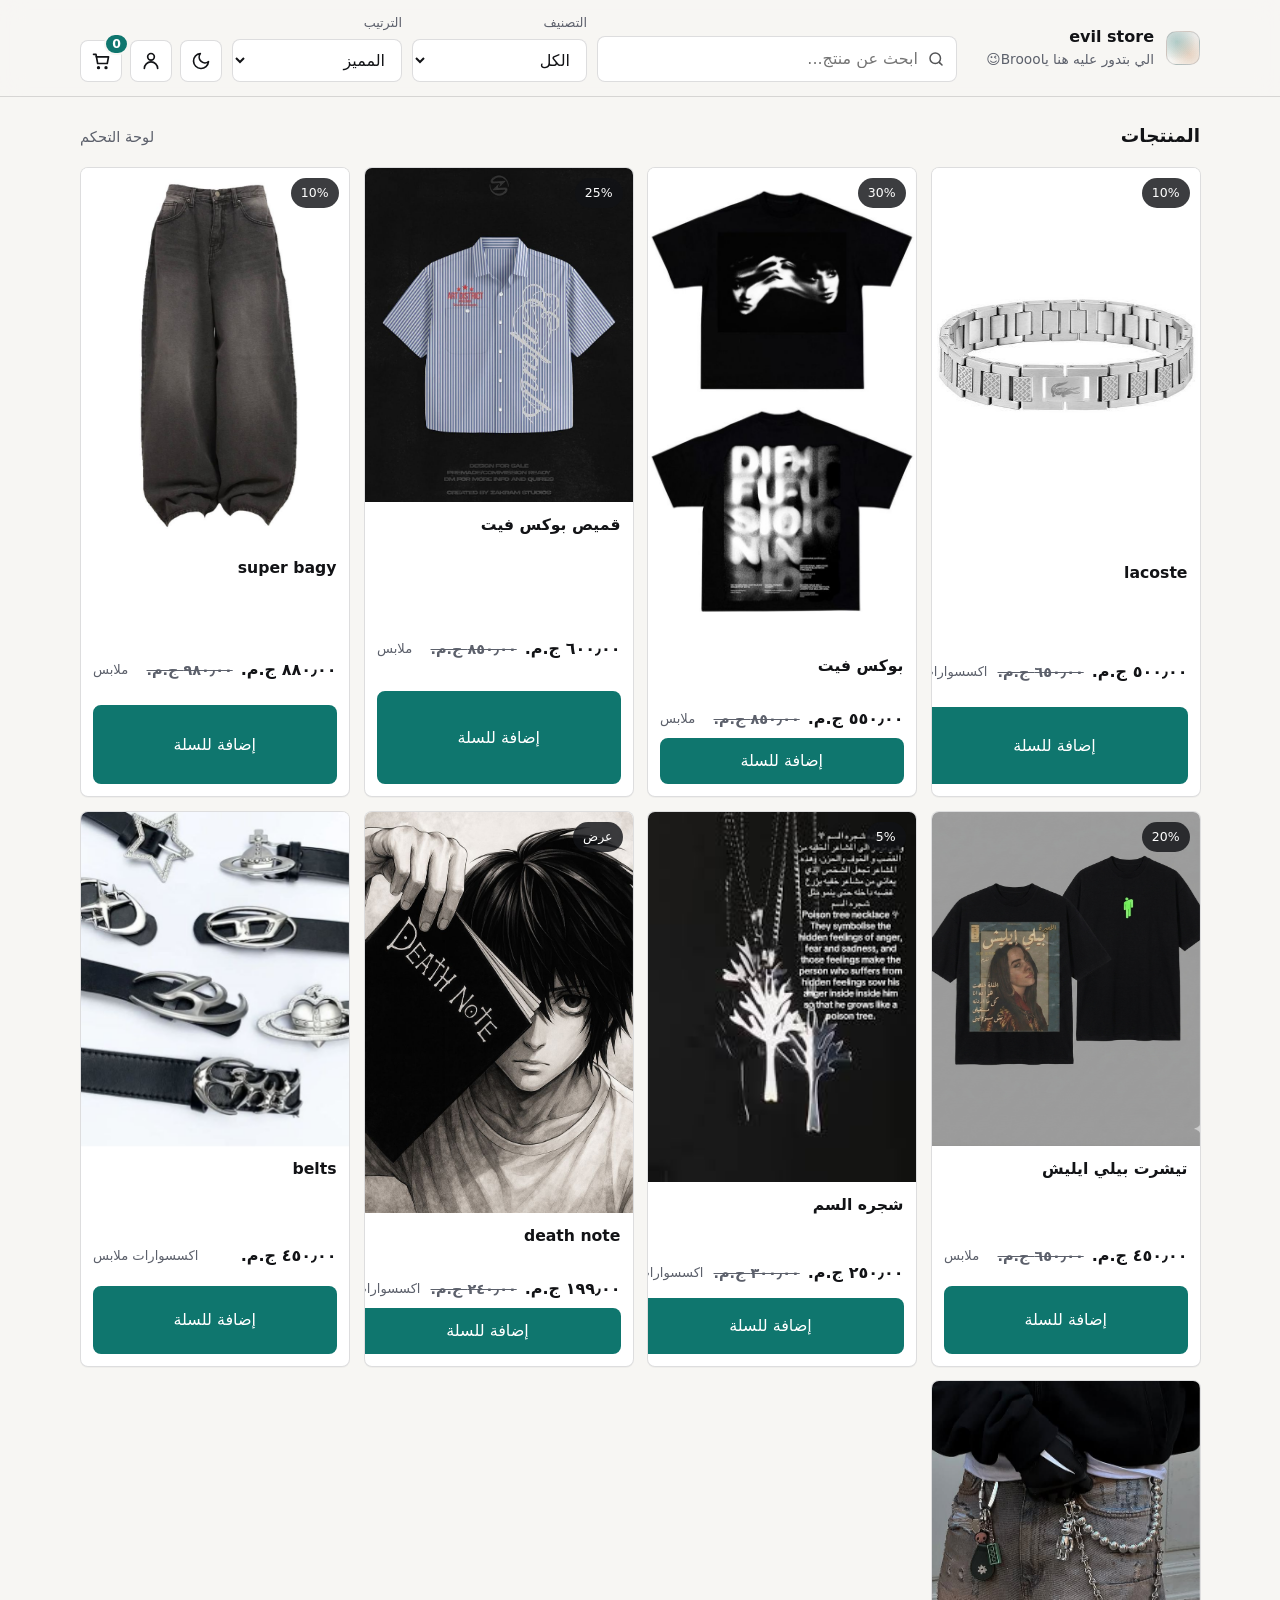
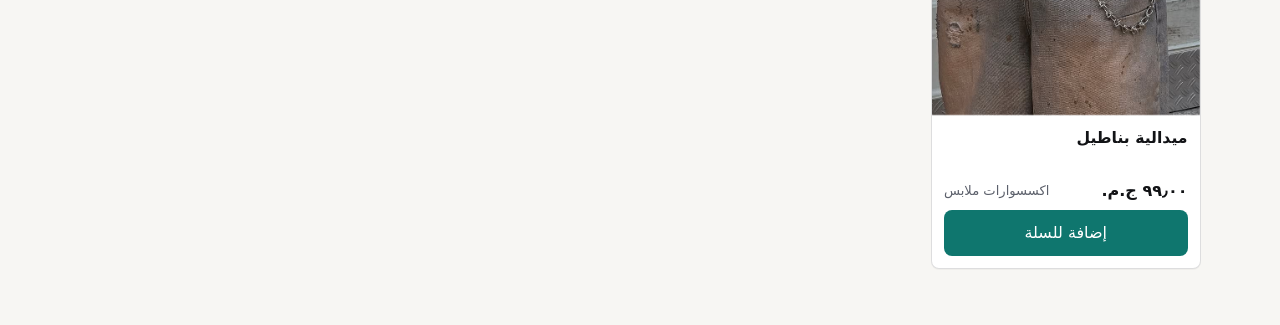
==== index.html @ 61b60dc4 "Add files via upload" ====
<!doctype html>
<html lang="ar" dir="rtl">
  <head>
    <meta charset="utf-8" />
    <meta name="viewport" content="width=device-width, initial-scale=1" />
    <meta name="description" content="    الي بتدور عليه هنا ياBrooo😉" />
    <title>EVIL | STORE</title>
    <link rel="stylesheet" href="store.css" />
    <link rel="icon" href="assets/store/favicon.png" type="image/PNG" />
    <script src="data/store-data.js" defer></script>
    <script src="store-core.js" defer></script>
    <script src="store.js" defer></script>
  </head>
  <body>
    <header class="app-header">
      <div class="container header-row">
        <a class="brand" href="index.html" aria-label="الصفحة الرئيسية">
          <span class="brand-mark" aria-hidden="true"></span>
          <span class="brand-text">
            <span class="brand-name" data-store-name>EVIL | STORE</span>
            <span class="brand-tagline" data-store-tagline>منتجات مختارة بعناية</span>
          </span>
        </a>

        <div class="header-controls" role="search">
          <label class="field field-search">
            <span class="icon" aria-hidden="true" data-icon="search"></span>
            <input id="searchInput" type="search" inputmode="search" placeholder="ابحث عن منتج..." autocomplete="off" />
          </label>

          <label class="field">
            <span class="field-label">التصنيف</span>
            <select id="categorySelect" aria-label="اختيار التصنيف"></select>
          </label>

          <label class="field">
            <span class="field-label">الترتيب</span>
            <select id="sortSelect" aria-label="اختيار الترتيب">
              <option value="featured">المميز</option>
              <option value="newest">الأحدث</option>
              <option value="priceAsc">السعر: الأقل</option>
              <option value="priceDesc">السعر: الأعلى</option>
              <option value="nameAsc">الاسم: أ-ي</option>
            </select>
          </label>

          <div class="header-actions">
            <button class="icon-btn" type="button" id="themeToggle" aria-label="تبديل الوضع" title="الوضع">
              <span class="icon" aria-hidden="true" data-icon="theme"></span>
            </button>
            <button class="icon-btn" type="button" id="accountOpen" aria-label="تسجيل العميل" title="الحساب">
              <span class="icon" aria-hidden="true" data-icon="user"></span>
            </button>
            <button class="icon-btn cart-btn" type="button" id="cartOpen" aria-label="فتح سلة المشتريات" title="السلة">
              <span class="icon" aria-hidden="true" data-icon="cart"></span>
              <span class="badge" id="cartCount" aria-label="عدد العناصر">0</span>
            </button>
          </div>
        </div>
      </div>
    </header>

    <main class="container main">
      <section class="grid-head">
        <h1 class="page-title" data-store-title>المتجر</h1>
        <a class="subtle-link" href="admin.html" title="لوحة التحكم">لوحة التحكم</a>
      </section>

      <section id="productsSection" aria-label="المنتجات">
        <div id="productsGrid" class="products-grid" aria-live="polite"></div>
        <div id="emptyState" class="empty-state" hidden>
          <p class="empty-title">لا توجد نتائج.</p>
          <p class="empty-subtitle">جرّب كلمات بحث مختلفة أو غيّر التصنيف.</p>
        </div>
      </section>
    </main>
  

    <div class="drawer-overlay" id="drawerOverlay" hidden></div>
    <aside class="drawer" id="cartDrawer" aria-hidden="true" aria-label="سلة المشتريات">
      <header class="drawer-head">
        <h2 class="drawer-title">سلة المشتريات</h2>
        <button class="icon-btn" type="button" id="cartClose" aria-label="إغلاق السلة" title="إغلاق">
          <span class="icon" aria-hidden="true" data-icon="close"></span>
        </button>
      </header>
      <div class="drawer-body" id="cartItems"></div>
      <footer class="drawer-foot">
        <div class="totals">
          <div class="totals-row">
            <span class="muted">الإجمالي</span>
            <strong id="cartTotal">0</strong>
          </div>
        </div>
        <div class="drawer-actions">
          <a class="btn btn-primary" href="checkout.html">الذهاب لاتمام الطلب</a>
          <button class="btn btn-ghost" type="button" id="cartClear">تفريغ</button>
        </div>
      </footer>
    </aside>

    <div class="toast-host" id="toastHost" aria-live="polite" aria-relevant="additions text"></div>
  </body>
</html>
---- store.css ----
:root {
  --bg: #f7f6f3;
  --surface: #ffffff;
  --surface-2: #fbfaf7;
  --text: #121316;
  --muted: #5c606b;
  --border: rgba(18, 19, 22, 0.14);
  --shadow: 0 18px 40px rgba(18, 19, 22, 0.08);

  --accent: #0f766e;
  --accent-2: #b45309;
  --danger: #b42318;

  --radius: 8px;
  --container: 1120px;

  --focus: 0 0 0 3px rgba(15, 118, 110, 0.25);
}

html[data-theme="dark"] {
  --bg: #0d0f12;
  --surface: #14171c;
  --surface-2: #101319;
  --text: #e8eaee;
  --muted: #a8afbd;
  --border: rgba(232, 234, 238, 0.14);
  --shadow: 0 18px 40px rgba(0, 0, 0, 0.42);
  --focus: 0 0 0 3px rgba(47, 158, 141, 0.28);
}

* {
  box-sizing: border-box;
}

html {
  direction: rtl;
  color-scheme: light dark;
  -webkit-text-size-adjust: 100%;
  text-size-adjust: 100%;
}

body {
  margin: 0;
  font-family: system-ui, -apple-system, "Segoe UI", Tahoma, Arial, sans-serif;
  background: var(--bg);
  color: var(--text);
  line-height: 1.45;
}

.has-custom-cursor,
.has-custom-cursor a,
.has-custom-cursor button,
.has-custom-cursor summary,
.has-custom-cursor .card,
.has-custom-cursor .product-slider {
  cursor: none;
}

.has-custom-cursor input,
.has-custom-cursor textarea,
.has-custom-cursor select {
  cursor: text;
}

.custom-cursor-dot,
.custom-cursor-ring {
  position: fixed;
  top: 0;
  left: 0;
  pointer-events: none;
  opacity: 0;
  z-index: 999;
  transform: translate3d(-100px, -100px, 0);
}

.custom-cursor-dot {
  width: 6px;
  height: 6px;
  margin: -3px 0 0 -3px;
  border-radius: 999px;
  background: var(--accent);
}

.custom-cursor-ring {
  width: 34px;
  height: 34px;
  margin: -17px 0 0 -17px;
  border-radius: 999px;
  border: 1px solid rgba(15, 118, 110, 0.55);
  transition: width 140ms ease, height 140ms ease, margin 140ms ease, background 140ms ease, border-color 140ms ease;
}

.custom-cursor-dot.is-visible,
.custom-cursor-ring.is-visible {
  opacity: 1;
}

.custom-cursor-ring.is-interactive {
  width: 46px;
  height: 46px;
  margin: -23px 0 0 -23px;
  background: rgba(15, 118, 110, 0.08);
}

.custom-cursor-ring.is-down {
  width: 26px;
  height: 26px;
  margin: -13px 0 0 -13px;
  border-color: rgba(180, 83, 9, 0.7);
}

a {
  color: inherit;
  text-decoration: none;
}

button,
input,
select,
textarea {
  font: inherit;
  color: inherit;
}

.container {
  width: min(var(--container), calc(100% - 32px));
  margin: 0 auto;
}

.app-header {
  position: sticky;
  top: 0;
  z-index: 40;
  background: rgba(247, 246, 243, 0.72);
  backdrop-filter: blur(12px);
  border-bottom: 1px solid var(--border);
}

html[data-theme="dark"] .app-header {
  background: rgba(13, 15, 18, 0.72);
}

.header-row {
  display: flex;
  align-items: center;
  justify-content: space-between;
  gap: 16px;
  padding: 14px 0;
}

.brand {
  display: inline-flex;
  align-items: center;
  gap: 12px;
  min-width: 180px;
}

.brand-mark {
  width: 34px;
  height: 34px;
  border-radius: 10px;
  background:
    radial-gradient(circle at 30% 30%, rgba(15, 118, 110, 0.28), transparent 60%),
    radial-gradient(circle at 70% 70%, rgba(180, 83, 9, 0.20), transparent 60%),
    linear-gradient(180deg, rgba(18, 19, 22, 0.06), rgba(18, 19, 22, 0));
  border: 1px solid var(--border);
}

.brand-text {
  display: flex;
  flex-direction: column;
  gap: 2px;
  max-width: 260px;
}

.brand-name {
  font-weight: 800;
  letter-spacing: 0;
  white-space: nowrap;
  overflow: hidden;
  text-overflow: ellipsis;
}

.brand-tagline {
  font-size: 0.86rem;
  color: var(--muted);
  white-space: nowrap;
  overflow: hidden;
  text-overflow: ellipsis;
}

.header-controls {
  display: flex;
  align-items: end;
  justify-content: end;
  gap: 10px;
  flex: 1;
}

.header-actions {
  display: flex;
  gap: 8px;
  align-items: center;
}

.field {
  display: grid;
  gap: 6px;
  min-width: 170px;
}

.field-label {
  font-size: 0.8rem;
  color: var(--muted);
}

.field input,
.field select,
.field textarea {
  width: 100%;
  padding: 10px 12px;
  border-radius: var(--radius);
  border: 1px solid var(--border);
  background: var(--surface);
  outline: none;
}

.field input:focus-visible,
.field select:focus-visible,
.field textarea:focus-visible {
  box-shadow: var(--focus);
  border-color: rgba(15, 118, 110, 0.55);
}

.field-search {
  min-width: min(360px, 44vw);
  position: relative;
}

.field-search input {
  padding-inline-start: 38px;
}

.field-search .icon {
  position: absolute;
  inset-inline-start: 12px;
  top: 50%;
  transform: translateY(-50%);
  width: 18px;
  height: 18px;
  opacity: 0.72;
}

.icon-btn {
  position: relative;
  width: 42px;
  height: 42px;
  border-radius: var(--radius);
  border: 1px solid var(--border);
  background: var(--surface);
  display: inline-grid;
  place-items: center;
  cursor: pointer;
}

.icon-btn:focus-visible {
  outline: none;
  box-shadow: var(--focus);
}

.icon-btn:hover {
  background: var(--surface-2);
}

.icon-btn.is-active {
  border-color: rgba(15, 118, 110, 0.55);
  color: var(--accent);
  box-shadow: var(--focus);
}

.icon {
  width: 20px;
  height: 20px;
  display: inline-block;
}

.badge {
  position: absolute;
  inset-inline-start: -8px;
  top: -8px;
  min-width: 22px;
  height: 22px;
  padding: 0 6px;
  border-radius: 999px;
  background: var(--accent);
  color: #ffffff;
  font-size: 0.78rem;
  font-weight: 700;
  display: inline-grid;
  place-items: center;
  border: 2px solid var(--bg);
}

.main {
  padding: 20px 0 56px;
}

.grid-head {
  display: flex;
  align-items: baseline;
  justify-content: space-between;
  gap: 12px;
  margin: 6px 0 18px;
}

.page-title {
  margin: 0;
  font-size: 1.15rem;
  letter-spacing: 0;
}

.subtle-link {
  color: var(--muted);
  font-size: 0.92rem;
}

.subtle-link:hover {
  color: var(--text);
}

.products-grid {
  display: grid;
  grid-template-columns: repeat(4, minmax(0, 1fr));
  gap: 14px;
}

.card {
  border: 1px solid var(--border);
  border-radius: var(--radius);
  background: var(--surface);
  box-shadow: 0 1px 0 rgba(18, 19, 22, 0.03);
  overflow: hidden;
  min-height: 100%;
  display: flex;
  flex-direction: column;
  transition: box-shadow 160ms ease, transform 160ms ease;
  will-change: transform;
  cursor: pointer;
}

.card:hover {
  box-shadow: var(--shadow);
  transform: translateY(-1px);
}

.card:focus-visible {
  outline: none;
  box-shadow: var(--focus);
  border-color: rgba(15, 118, 110, 0.55);
}

.card-media {
  position: relative;
  width: 100%;
  aspect-ratio: 4 / 5;
  background: var(--surface-2);
}

.card-media img {
  width: 100%;
  height: 100%;
  object-fit: cover;
  display: block;
  transform: scale(1);
  transition: transform 220ms ease;
  will-change: transform;
}

.tag {
  position: absolute;
  inset-inline-start: 10px;
  top: 10px;
  background: rgba(18, 19, 22, 0.82);
  color: #ffffff;
  border-radius: 999px;
  padding: 6px 10px;
  font-size: 0.78rem;
  letter-spacing: 0;
}

html[data-theme="dark"] .tag {
  background: rgba(232, 234, 238, 0.14);
  color: var(--text);
  border: 1px solid var(--border);
}

.card-body {
  padding: 12px;
  display: grid;
  gap: 8px;
  flex: 1;
}

.card-title {
  margin: 0;
  font-size: 0.98rem;
  letter-spacing: 0;
  display: -webkit-box;
  -webkit-line-clamp: 2;
  -webkit-box-orient: vertical;
  overflow: hidden;
  min-height: 2.8em;
}

.price-row {
  display: flex;
  align-items: center;
  justify-content: space-between;
  gap: 10px;
}

.price {
  display: inline-flex;
  align-items: baseline;
  gap: 8px;
  font-weight: 800;
}

.compare {
  font-weight: 600;
  color: var(--muted);
  text-decoration: line-through;
  font-size: 0.9rem;
}

.card-actions {
  display: flex;
  gap: 8px;
}

.btn {
  border-radius: var(--radius);
  border: 1px solid var(--border);
  padding: 10px 12px;
  cursor: pointer;
  background: var(--surface);
  display: inline-flex;
  align-items: center;
  justify-content: center;
  gap: 10px;
  min-height: 40px;
  text-align: center;
  white-space: nowrap;
}

.btn:focus-visible {
  outline: none;
  box-shadow: var(--focus);
}

.btn:hover {
  background: var(--surface-2);
}

.btn-primary {
  background: var(--accent);
  border-color: rgba(15, 118, 110, 0.22);
  color: #ffffff;
}

.btn-primary:hover {
  background: color-mix(in oklab, var(--accent) 88%, #000000);
}

.btn-ghost {
  background: transparent;
}

.btn-danger {
  background: var(--danger);
  border-color: rgba(180, 35, 24, 0.18);
  color: #ffffff;
}

.btn-danger:hover {
  background: color-mix(in oklab, var(--danger) 88%, #000000);
}

.btn-wide {
  width: 100%;
}

.empty-state {
  border: 1px dashed var(--border);
  border-radius: var(--radius);
  padding: 22px;
  margin-top: 14px;
  background: var(--surface);
}

.empty-title {
  margin: 0 0 6px;
  font-weight: 800;
}

.empty-subtitle {
  margin: 0;
  color: var(--muted);
}

.drawer-overlay {
  position: fixed;
  inset: 0;
  background: rgba(18, 19, 22, 0.36);
  z-index: 60;
}

.drawer-overlay[hidden],
.zoom-overlay[hidden],
.account-overlay[hidden] {
  display: none;
}

.account-overlay {
  position: fixed;
  inset: 0;
  z-index: 95;
  display: grid;
  place-items: center;
  padding: 16px;
  background: rgba(18, 19, 22, 0.38);
}

.account-box {
  width: min(420px, calc(100vw - 32px));
  border: 1px solid var(--border);
  border-radius: var(--radius);
  background: var(--surface);
  box-shadow: var(--shadow);
  overflow: hidden;
}

.account-body {
  display: grid;
  gap: 12px;
  padding: 14px;
}

.account-actions {
  grid-template-columns: 1fr auto;
}

.admin-locked main {
  visibility: hidden;
}

.admin-gate {
  position: fixed;
  inset: 0;
  z-index: 120;
  display: grid;
  place-items: center;
  padding: 16px;
  background: var(--bg);
}

.admin-gate-box {
  box-shadow: var(--shadow);
}

.drawer {
  position: fixed;
  top: 0;
  bottom: 0;
  inset-inline-start: 0;
  width: min(420px, 92vw);
  background: var(--surface);
  border-inline-end: 1px solid var(--border);
  z-index: 70;
  display: grid;
  grid-template-rows: auto 1fr auto;
  transform: translateX(-110%);
  transition: transform 200ms ease;
}

html[dir="rtl"] .drawer {
  transform: translateX(110%);
}

.drawer.open {
  transform: translateX(0);
}

html[dir="rtl"] .drawer.open {
  transform: translateX(0);
}

.drawer-head {
  display: flex;
  align-items: center;
  justify-content: space-between;
  gap: 10px;
  padding: 14px;
  border-bottom: 1px solid var(--border);
}

.drawer-title {
  margin: 0;
  font-size: 1.02rem;
  letter-spacing: 0;
}

.drawer-body {
  padding: 12px 14px;
  overflow: auto;
}

.drawer-foot {
  border-top: 1px solid var(--border);
  padding: 14px;
  background: var(--surface-2);
  display: grid;
  gap: 12px;
}

.totals-row {
  display: flex;
  align-items: center;
  justify-content: space-between;
  gap: 12px;
}

.muted {
  color: var(--muted);
}

.drawer-actions {
  display: grid;
  grid-template-columns: 1fr auto;
  gap: 10px;
}

.cart-item {
  display: grid;
  grid-template-columns: 72px 1fr;
  gap: 10px;
  padding: 10px 0;
  border-bottom: 1px solid var(--border);
}

.cart-item:last-child {
  border-bottom: none;
}

.thumb {
  width: 72px;
  height: 72px;
  border-radius: var(--radius);
  border: 1px solid var(--border);
  overflow: hidden;
  background: var(--surface-2);
}

.thumb img {
  width: 100%;
  height: 100%;
  object-fit: cover;
  display: block;
}

.cart-meta {
  display: grid;
  gap: 6px;
}

.cart-title {
  display: flex;
  justify-content: space-between;
  gap: 10px;
}

.cart-title a {
  font-weight: 800;
  font-size: 0.95rem;
  line-height: 1.25;
}

.qty-row {
  display: flex;
  align-items: center;
  justify-content: space-between;
  gap: 10px;
}

.stepper {
  display: inline-flex;
  align-items: center;
  border: 1px solid var(--border);
  border-radius: var(--radius);
  overflow: hidden;
  background: var(--surface);
}

.stepper button {
  width: 34px;
  height: 34px;
  border: none;
  background: transparent;
  cursor: pointer;
}

.stepper input {
  width: 42px;
  height: 34px;
  border: none;
  border-inline: 1px solid var(--border);
  text-align: center;
  background: transparent;
  outline: none;
}

.toast-host {
  position: fixed;
  bottom: 14px;
  inset-inline-end: 14px;
  display: grid;
  gap: 10px;
  z-index: 90;
}

.toast {
  border: 1px solid var(--border);
  background: var(--surface);
  border-radius: var(--radius);
  box-shadow: var(--shadow);
  padding: 10px 12px;
  min-width: min(340px, calc(100vw - 28px));
}

.toast strong {
  display: block;
  font-size: 0.95rem;
}

.toast span {
  display: block;
  font-size: 0.88rem;
  color: var(--muted);
}

/* Pages */
.page {
  padding: 18px 0 56px;
}

.crumbs {
  display: flex;
  align-items: center;
  justify-content: space-between;
  gap: 12px;
  margin-bottom: 14px;
}

.link-btn {
  display: inline-flex;
  align-items: center;
  gap: 10px;
  color: var(--muted);
}

.link-btn:hover {
  color: var(--text);
}

.two-col {
  display: grid;
  grid-template-columns: 1.15fr 0.85fr;
  gap: 18px;
  align-items: start;
}

.panel {
  border: 1px solid var(--border);
  background: var(--surface);
  border-radius: var(--radius);
  padding: 14px;
}

.gallery {
  display: grid;
  gap: 10px;
  position: relative;
}

.hero-media {
  border: 1px solid var(--border);
  border-radius: var(--radius);
  overflow: hidden;
  aspect-ratio: 4 / 5;
  background: var(--surface-2);
}

.hero-media img {
  width: 100%;
  height: 100%;
  object-fit: cover;
  display: block;
}

.product-slider {
  position: relative;
  border: 1px solid var(--border);
  border-radius: var(--radius);
  overflow: hidden;
  aspect-ratio: 4 / 5;
  background: var(--surface-2);
  cursor: zoom-in;
  touch-action: pan-y;
}

.product-slider.zoom-active {
  cursor: none;
}

.product-slider:focus-visible {
  outline: none;
  box-shadow: var(--focus);
  border-color: rgba(15, 118, 110, 0.55);
}

.product-slider.is-single .slider-btn,
.product-slider.is-single .slider-dots {
  display: none;
}

.slider-track {
  height: 100%;
  display: flex;
  transform: translate3d(0, 0, 0);
  transition: transform 200ms ease;
}

.slider-track.dragging {
  transition: none;
}

.slide {
  flex: 0 0 100%;
  height: 100%;
  background: var(--surface-2);
}

.slide img {
  width: 100%;
  height: 100%;
  object-fit: contain;
  display: block;
  user-select: none;
  -webkit-user-drag: none;
}

.zoom-lens {
  position: absolute;
  width: 116px;
  height: 116px;
  border: 1px solid rgba(15, 118, 110, 0.52);
  background: rgba(255, 255, 255, 0.22);
  box-shadow: 0 10px 24px rgba(18, 19, 22, 0.18);
  backdrop-filter: blur(2px);
  display: none;
  pointer-events: none;
  z-index: 4;
}

.product-slider.zoom-active .zoom-lens {
  display: block;
}

.zoom-preview {
  position: fixed;
  width: min(430px, 38vw);
  height: min(540px, calc(100vh - 28px));
  min-width: 300px;
  min-height: 320px;
  border: 1px solid var(--border);
  border-radius: var(--radius);
  background-color: var(--surface);
  background-repeat: no-repeat;
  box-shadow: var(--shadow);
  display: none;
  pointer-events: none;
  z-index: 55;
}

.zoom-preview.is-open {
  display: block;
}

.slider-btn {
  position: absolute;
  top: 50%;
  transform: translateY(-50%);
  z-index: 2;
  width: 44px;
  height: 44px;
  background: rgba(255, 255, 255, 0.82);
  border-color: rgba(18, 19, 22, 0.18);
  backdrop-filter: blur(10px);
}

html[data-theme="dark"] .slider-btn {
  background: rgba(20, 23, 28, 0.82);
  border-color: rgba(232, 234, 238, 0.18);
}

.slider-btn.prev {
  left: 10px;
}

.slider-btn.next {
  right: 10px;
}

.slider-btn.next .icon {
  transform: rotate(180deg);
}

.slider-dots {
  position: absolute;
  left: 50%;
  transform: translateX(-50%);
  bottom: 10px;
  display: inline-flex;
  gap: 8px;
  z-index: 2;
  padding: 6px 8px;
  border-radius: 999px;
  background: rgba(18, 19, 22, 0.34);
}

html[data-theme="dark"] .slider-dots {
  background: rgba(232, 234, 238, 0.14);
  border: 1px solid var(--border);
}

.dot {
  width: 8px;
  height: 8px;
  border-radius: 999px;
  border: none;
  background: rgba(255, 255, 255, 0.46);
  cursor: pointer;
  padding: 0;
}

.dot.active {
  background: rgba(255, 255, 255, 0.96);
}

.dot:focus-visible {
  outline: none;
  box-shadow: 0 0 0 3px rgba(255, 255, 255, 0.18);
}

.zoom-overlay {
  position: fixed;
  inset: 0;
  background: rgba(18, 19, 22, 0.74);
  z-index: 100;
  display: grid;
  place-items: center;
  padding: 16px;
  cursor: zoom-out;
  touch-action: none;
}

.zoom-image {
  max-width: min(1100px, 96vw);
  max-height: 92vh;
  border-radius: var(--radius);
  border: 1px solid rgba(255, 255, 255, 0.14);
  background: rgba(0, 0, 0, 0.22);
  object-fit: contain;
  transform: translate3d(0, 0, 0) scale(1);
  transform-origin: center;
  user-select: none;
  -webkit-user-drag: none;
  will-change: transform;
}

.product-meta {
  display: grid;
  gap: 8px;
}

.meta-row {
  display: flex;
  align-items: baseline;
  justify-content: space-between;
  gap: 10px;
  padding: 10px 12px;
  border-radius: var(--radius);
  border: 1px solid var(--border);
  background: var(--surface-2);
  font-size: 0.92rem;
}

.stock-in {
  color: var(--accent);
}

.stock-out {
  color: var(--danger);
}

.stock-unknown {
  color: var(--text);
}

.bullets {
  margin: 12px 0 0;
  padding-inline-start: 20px;
  color: var(--muted);
  display: grid;
  gap: 6px;
}

.specs {
  margin-top: 12px;
  border: 1px solid var(--border);
  border-radius: var(--radius);
  overflow: hidden;
  background: var(--surface);
}

.spec-row {
  display: flex;
  align-items: baseline;
  justify-content: space-between;
  gap: 10px;
  padding: 10px 12px;
  border-top: 1px solid var(--border);
  font-size: 0.92rem;
}

.spec-row:first-child {
  border-top: none;
}

.spec-row span {
  color: var(--muted);
}

.thumbs {
  display: grid;
  grid-template-columns: repeat(5, minmax(0, 1fr));
  gap: 10px;
}

.thumbs button {
  border: 1px solid var(--border);
  border-radius: var(--radius);
  background: var(--surface);
  padding: 0;
  cursor: pointer;
  overflow: hidden;
  aspect-ratio: 1 / 1;
}

.thumbs button:focus-visible {
  outline: none;
  box-shadow: var(--focus);
  border-color: rgba(15, 118, 110, 0.55);
}

.thumbs button[aria-current="true"] {
  box-shadow: var(--focus);
  border-color: rgba(15, 118, 110, 0.55);
}

.thumbs img {
  width: 100%;
  height: 100%;
  object-fit: cover;
  display: block;
}

.product-title {
  margin: 0;
  font-size: 1.25rem;
  letter-spacing: 0;
}

.desc {
  color: var(--muted);
  margin: 0;
}

.form-grid {
  display: grid;
  gap: 12px;
}

.split {
  display: grid;
  grid-template-columns: 1fr 1fr;
  gap: 10px;
}

.summary {
  display: grid;
  gap: 10px;
}

.summary-item {
  display: flex;
  justify-content: space-between;
  gap: 10px;
  font-size: 0.95rem;
}

.hr {
  height: 1px;
  background: var(--border);
  border: none;
  margin: 8px 0;
}

.admin-grid {
  display: grid;
  grid-template-columns: 0.9fr 1.1fr;
  gap: 16px;
  align-items: start;
}

.admin-products {
  display: grid;
  gap: 10px;
}

.product-row {
  display: grid;
  grid-template-columns: 74px 1fr auto;
  gap: 10px;
  align-items: center;
  padding: 10px;
  border: 1px solid var(--border);
  border-radius: var(--radius);
  background: var(--surface);
}

.row-fields {
  display: grid;
  grid-template-columns: 1.3fr 0.8fr 0.8fr;
  gap: 10px;
}

.image-tools {
  display: flex;
  gap: 8px;
  margin-top: 8px;
}

.tiny {
  font-size: 0.82rem;
}

@media (max-width: 1060px) {
  .products-grid {
    grid-template-columns: repeat(3, minmax(0, 1fr));
  }

  .field-search {
    min-width: min(320px, 46vw);
  }
}

@media (max-width: 860px) {
  .header-row {
    align-items: stretch;
    flex-wrap: wrap;
  }

  .brand {
    min-width: auto;
  }

  .header-controls {
    flex: 1 1 100%;
    align-items: stretch;
    flex-wrap: wrap;
    justify-content: space-between;
  }

  .field {
    min-width: 160px;
    flex: 1 1 160px;
  }

  .field-search {
    min-width: 100%;
  }

  .products-grid {
    grid-template-columns: repeat(2, minmax(0, 1fr));
  }

  .two-col {
    grid-template-columns: 1fr;
  }

  .zoom-preview,
  .zoom-lens {
    display: none !important;
  }

  .zoom-image {
    max-width: calc(100vw - 24px);
    max-height: 88vh;
  }

  .admin-grid {
    grid-template-columns: 1fr;
  }

  .row-fields {
    grid-template-columns: 1fr;
  }
}

@media (max-width: 480px) {
  .container {
    width: calc(100% - 20px);
  }
}
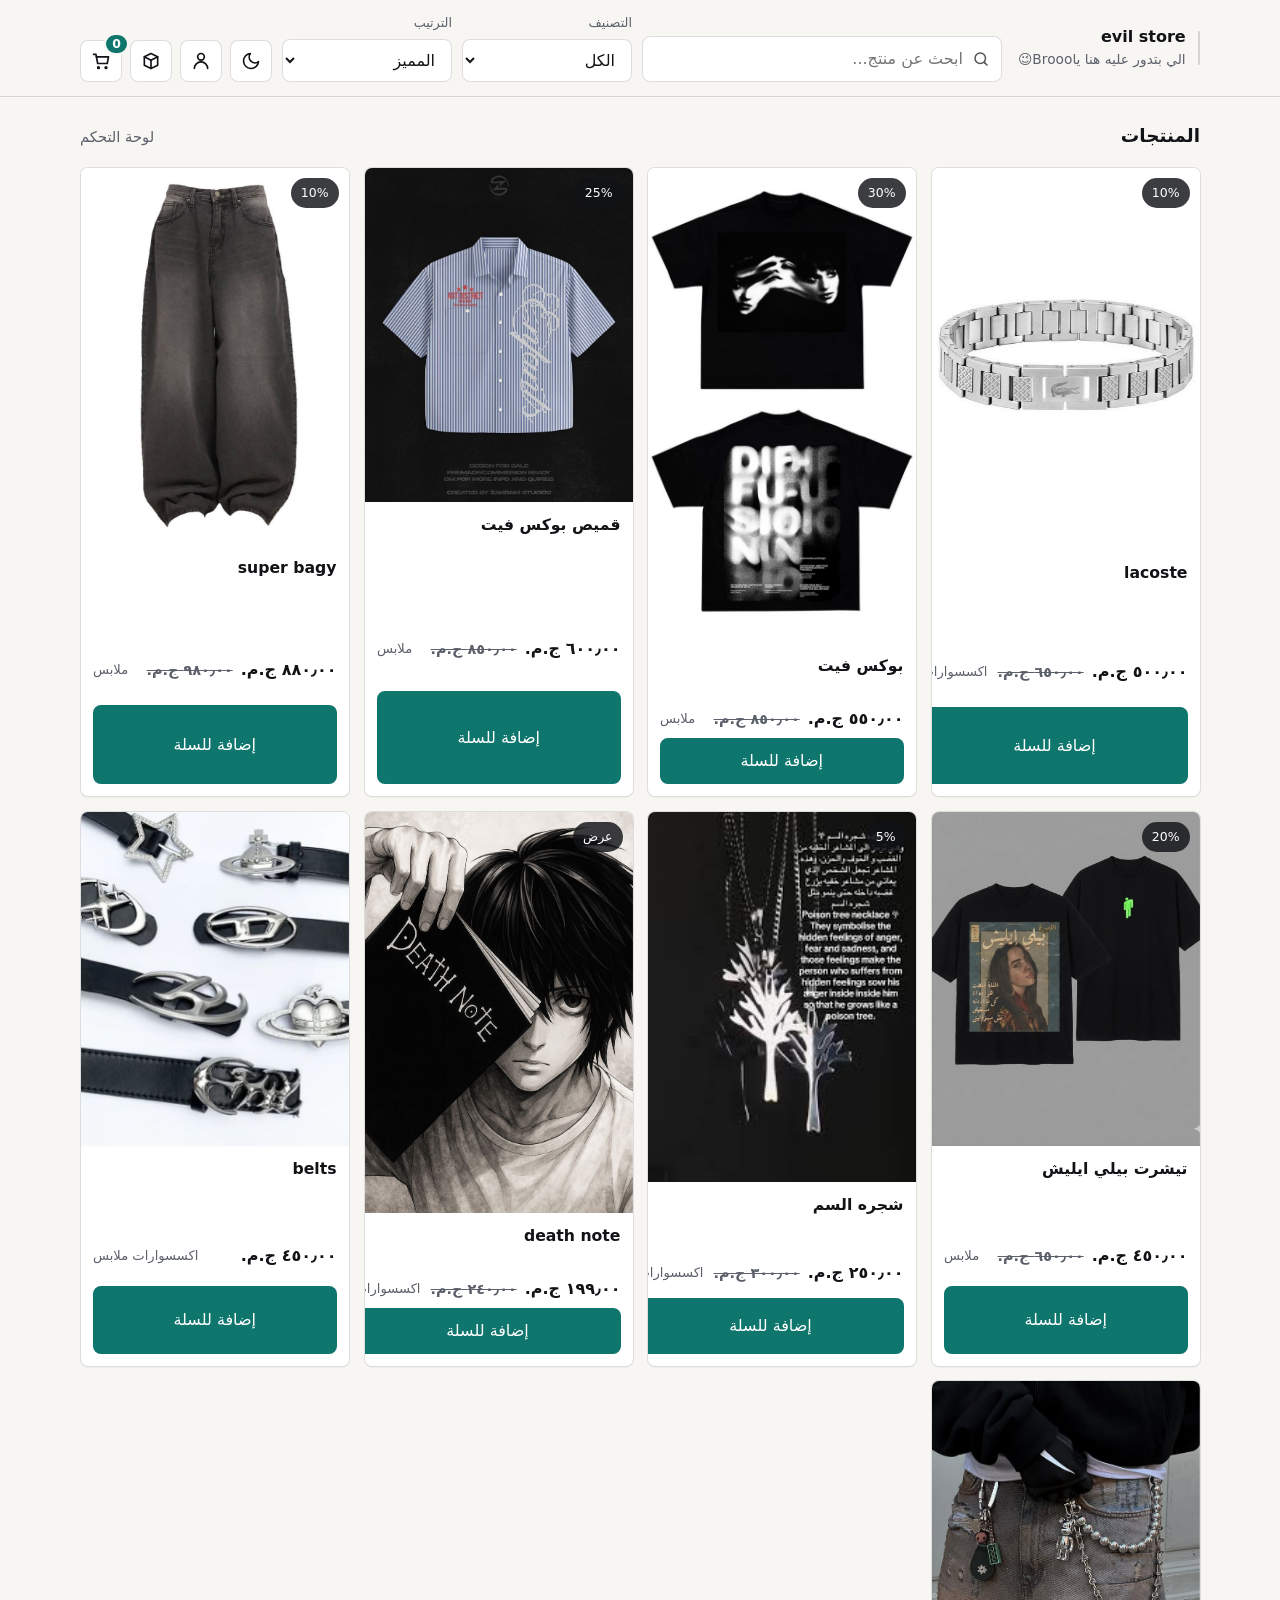
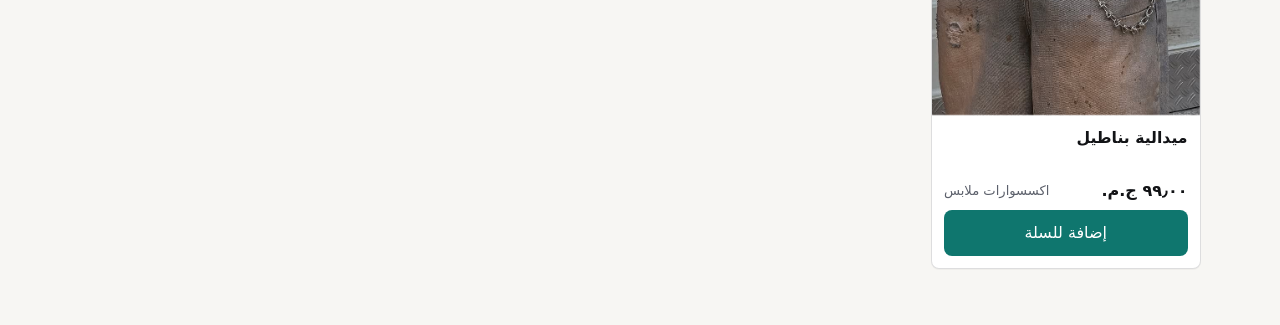
==== commit 2fd657d7: "MORE UPDATES I THINK LAST EDITS😋" ====
--- a/index.html
+++ b/index.html
@@ -1,12 +1,12 @@
-<!doctype html>
+﻿<!doctype html>
 <html lang="ar" dir="rtl">
   <head>
     <meta charset="utf-8" />
     <meta name="viewport" content="width=device-width, initial-scale=1" />
-    <meta name="description" content="    الي بتدور عليه هنا ياBrooo😉" />
-    <title>EVIL | STORE</title>
+    <meta name="description" content="متجر بسيط وسريع بواجهة حديثة، قابل للتعديل بسهولة." />
+    <title>متجر</title>
     <link rel="stylesheet" href="store.css" />
-    <link rel="icon" href="assets/store/favicon.png" type="image/PNG" />
+    <link rel="icon" href="assets/store/evil-logo.png" type="image/png" />
     <script src="data/store-data.js" defer></script>
     <script src="store-core.js" defer></script>
     <script src="store.js" defer></script>
@@ -17,7 +17,7 @@
         <a class="brand" href="index.html" aria-label="الصفحة الرئيسية">
           <span class="brand-mark" aria-hidden="true"></span>
           <span class="brand-text">
-            <span class="brand-name" data-store-name>EVIL | STORE</span>
+            <span class="brand-name" data-store-name>متجري</span>
             <span class="brand-tagline" data-store-tagline>منتجات مختارة بعناية</span>
           </span>
         </a>
@@ -51,6 +51,9 @@
             <button class="icon-btn" type="button" id="accountOpen" aria-label="تسجيل العميل" title="الحساب">
               <span class="icon" aria-hidden="true" data-icon="user"></span>
             </button>
+            <a class="icon-btn" href="track.html" aria-label="متابعة الطلبات" title="طلباتي">
+              <span class="icon" aria-hidden="true" data-icon="orders"></span>
+            </a>
             <button class="icon-btn cart-btn" type="button" id="cartOpen" aria-label="فتح سلة المشتريات" title="السلة">
               <span class="icon" aria-hidden="true" data-icon="cart"></span>
               <span class="badge" id="cartCount" aria-label="عدد العناصر">0</span>
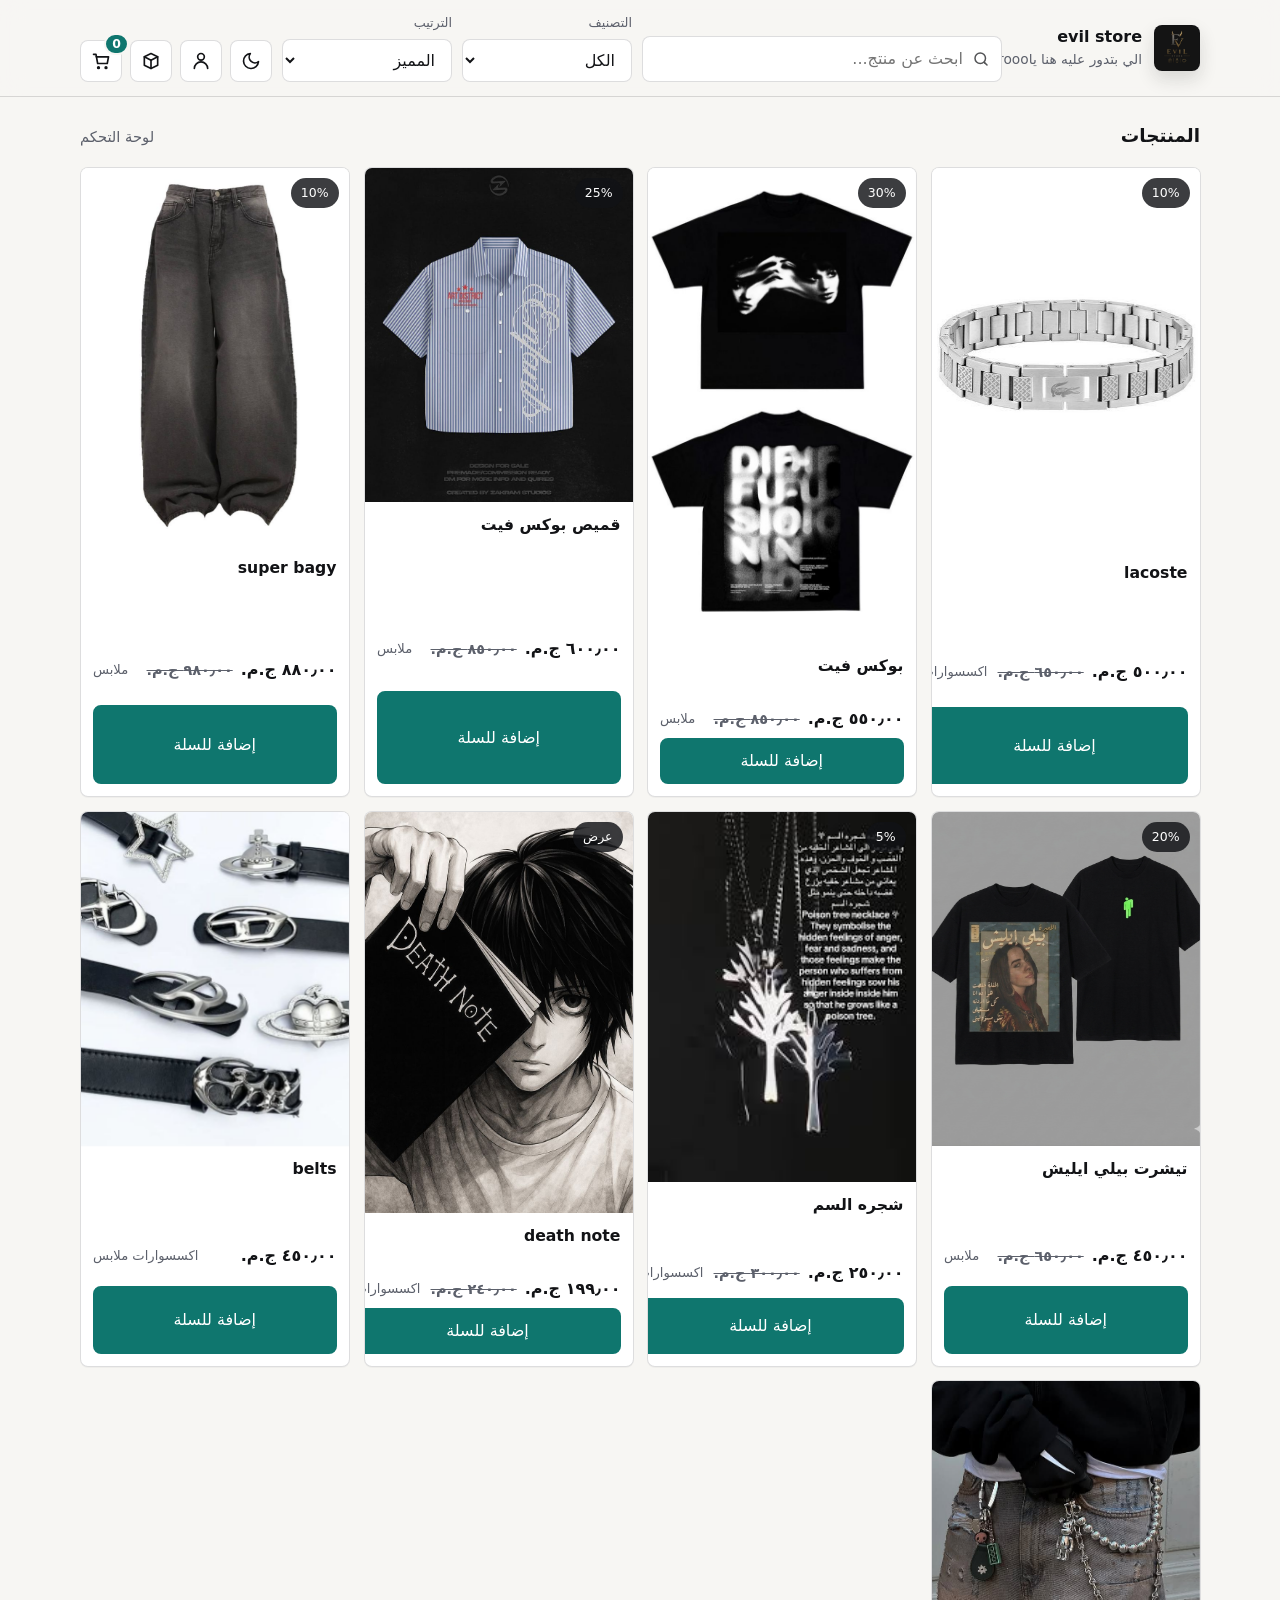
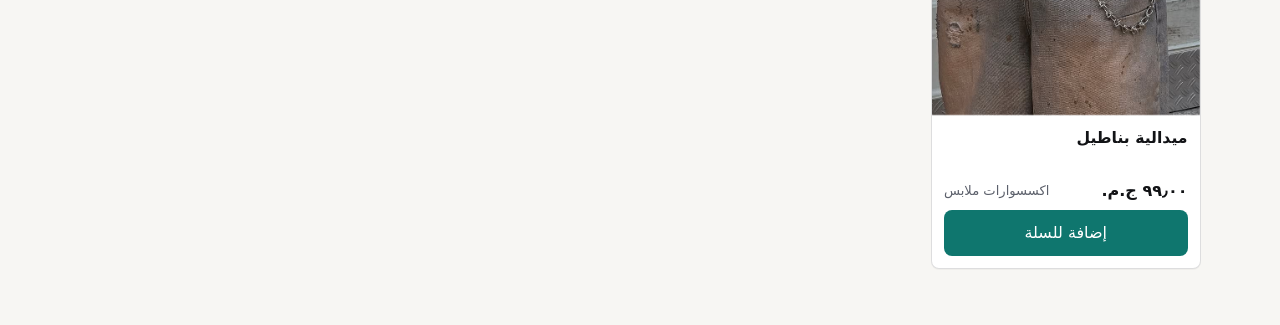
==== commit e762685d: "FIX 😀" ====
--- a/index.html
+++ b/index.html
@@ -7,7 +7,7 @@
     <title>متجر</title>
     <link rel="stylesheet" href="store.css" />
     <link rel="icon" href="assets/store/evil-logo.png" type="image/png" />
-    <script src="data/store-data.js" defer></script>
+    <script src="store-data.js" defer></script>
     <script src="store-core.js" defer></script>
     <script src="store.js" defer></script>
   </head>
--- a/store.css
+++ b/store.css
@@ -47,6 +47,41 @@
   line-height: 1.45;
 }
 
+@keyframes pageFadeUp {
+  from {
+    opacity: 0;
+    transform: translateY(14px);
+  }
+
+  to {
+    opacity: 1;
+    transform: translateY(0);
+  }
+}
+
+@keyframes itemFadeUp {
+  from {
+    opacity: 0;
+    transform: translateY(12px) scale(0.985);
+  }
+
+  to {
+    opacity: 1;
+    transform: translateY(0) scale(1);
+  }
+}
+
+@keyframes brandGlow {
+  0%,
+  100% {
+    box-shadow: 0 8px 18px rgba(18, 19, 22, 0.14);
+  }
+
+  50% {
+    box-shadow: 0 10px 26px rgba(15, 118, 110, 0.22);
+  }
+}
+
 .has-custom-cursor,
 .has-custom-cursor a,
 .has-custom-cursor button,
@@ -156,14 +191,14 @@
 }
 
 .brand-mark {
-  width: 34px;
-  height: 34px;
-  border-radius: 10px;
-  background:
-    radial-gradient(circle at 30% 30%, rgba(15, 118, 110, 0.28), transparent 60%),
-    radial-gradient(circle at 70% 70%, rgba(180, 83, 9, 0.20), transparent 60%),
-    linear-gradient(180deg, rgba(18, 19, 22, 0.06), rgba(18, 19, 22, 0));
-  border: 1px solid var(--border);
+  width: 46px;
+  height: 46px;
+  border-radius: 8px;
+  background: #141414 url("assets/store/evil-logo.png") center / cover no-repeat;
+  border: 1px solid var(--border);
+  box-shadow: 0 8px 18px rgba(18, 19, 22, 0.14);
+  flex: 0 0 auto;
+  animation: brandGlow 4.4s ease-in-out infinite;
 }
 
 .brand-text {
@@ -303,6 +338,7 @@
 
 .main {
   padding: 20px 0 56px;
+  animation: pageFadeUp 420ms ease both;
 }
 
 .grid-head {
@@ -346,6 +382,27 @@
   transition: box-shadow 160ms ease, transform 160ms ease;
   will-change: transform;
   cursor: pointer;
+  animation: itemFadeUp 420ms ease both;
+}
+
+.products-grid .card:nth-child(2) {
+  animation-delay: 35ms;
+}
+
+.products-grid .card:nth-child(3) {
+  animation-delay: 70ms;
+}
+
+.products-grid .card:nth-child(4) {
+  animation-delay: 105ms;
+}
+
+.products-grid .card:nth-child(5) {
+  animation-delay: 140ms;
+}
+
+.products-grid .card:nth-child(n + 6) {
+  animation-delay: 165ms;
 }
 
 .card:hover {
@@ -451,6 +508,7 @@
   min-height: 40px;
   text-align: center;
   white-space: nowrap;
+  transition: background 160ms ease, border-color 160ms ease, color 160ms ease, transform 160ms ease;
 }
 
 .btn:focus-visible {
@@ -460,6 +518,7 @@
 
 .btn:hover {
   background: var(--surface-2);
+  transform: translateY(-1px);
 }
 
 .btn-primary {
@@ -751,6 +810,7 @@
 /* Pages */
 .page {
   padding: 18px 0 56px;
+  animation: pageFadeUp 420ms ease both;
 }
 
 .crumbs {
@@ -784,6 +844,19 @@
   background: var(--surface);
   border-radius: var(--radius);
   padding: 14px;
+  animation: itemFadeUp 420ms ease both;
+}
+
+.sync-panel {
+  border: 1px solid var(--border);
+  border-radius: var(--radius);
+  background: var(--surface-2);
+  padding: 12px;
+}
+
+.sync-panel summary {
+  cursor: pointer;
+  font-weight: 800;
 }
 
 .gallery {
@@ -836,6 +909,7 @@
 .slider-track {
   height: 100%;
   display: flex;
+  direction: ltr;
   transform: translate3d(0, 0, 0);
   transition: transform 200ms ease;
 }
@@ -1119,6 +1193,187 @@
   font-size: 0.95rem;
 }
 
+.track-result,
+.orders-list {
+  display: grid;
+  gap: 12px;
+  margin-top: 14px;
+}
+
+.order-card,
+.order-mini {
+  border: 1px solid var(--border);
+  border-radius: var(--radius);
+  background: var(--surface);
+}
+
+.order-card {
+  display: grid;
+  gap: 14px;
+  padding: 14px;
+}
+
+.order-head,
+.order-meta {
+  display: flex;
+  align-items: start;
+  justify-content: space-between;
+  gap: 12px;
+  flex-wrap: wrap;
+}
+
+.order-id {
+  display: block;
+  margin-top: 3px;
+  font-size: 1.05rem;
+  direction: ltr;
+  text-align: right;
+}
+
+.order-meta > div {
+  display: grid;
+  gap: 3px;
+  min-width: 130px;
+}
+
+.status-pill {
+  display: inline-flex;
+  align-items: center;
+  justify-content: center;
+  width: fit-content;
+  border-radius: 999px;
+  border: 1px solid var(--border);
+  padding: 6px 10px;
+  font-size: 0.82rem;
+  font-weight: 800;
+  background: var(--surface-2);
+}
+
+.status-pending {
+  color: #8a5b00;
+  border-color: rgba(180, 83, 9, 0.28);
+  background: rgba(180, 83, 9, 0.08);
+}
+
+.status-approved {
+  color: var(--accent);
+  border-color: rgba(15, 118, 110, 0.28);
+  background: rgba(15, 118, 110, 0.08);
+}
+
+.status-shipped {
+  color: #1d4ed8;
+  border-color: rgba(29, 78, 216, 0.25);
+  background: rgba(29, 78, 216, 0.08);
+}
+
+.status-delivered {
+  color: #15803d;
+  border-color: rgba(21, 128, 61, 0.25);
+  background: rgba(21, 128, 61, 0.08);
+}
+
+.status-rejected,
+.status-cancelled {
+  color: var(--danger);
+  border-color: rgba(180, 35, 24, 0.24);
+  background: rgba(180, 35, 24, 0.08);
+}
+
+.timeline {
+  margin: 0;
+  padding: 0;
+  display: grid;
+  gap: 10px;
+  list-style: none;
+}
+
+.timeline li {
+  position: relative;
+  display: grid;
+  gap: 2px;
+  padding-inline-start: 24px;
+}
+
+.timeline li::before {
+  content: "";
+  position: absolute;
+  inset-inline-start: 4px;
+  top: 6px;
+  width: 10px;
+  height: 10px;
+  border-radius: 999px;
+  background: currentColor;
+}
+
+.order-actions {
+  grid-template-columns: repeat(auto-fit, minmax(130px, 1fr));
+}
+
+.order-mini {
+  display: grid;
+  gap: 6px;
+  width: 100%;
+  padding: 12px;
+  cursor: pointer;
+  text-align: start;
+}
+
+.order-mini:hover {
+  background: var(--surface-2);
+}
+
+.admin-orders {
+  display: grid;
+  gap: 12px;
+}
+
+.admin-order-card {
+  display: grid;
+  gap: 10px;
+  border: 1px solid var(--border);
+  border-radius: var(--radius);
+  background: var(--surface);
+  padding: 12px;
+}
+
+.admin-order-details {
+  border: 1px solid var(--border);
+  border-radius: var(--radius);
+  padding: 10px 12px;
+  background: var(--surface-2);
+}
+
+.admin-order-details summary {
+  cursor: pointer;
+  font-weight: 800;
+}
+
+.order-details-grid {
+  display: grid;
+  grid-template-columns: repeat(3, minmax(0, 1fr));
+  gap: 10px;
+  margin-top: 10px;
+}
+
+.order-details-grid > div {
+  display: grid;
+  gap: 3px;
+  min-width: 0;
+}
+
+.order-details-grid strong {
+  overflow-wrap: anywhere;
+}
+
+.rejection-field {
+  margin-top: 4px;
+}
+
+.admin-order-card .order-actions {
+  margin-top: 4px;
+}
+
 .hr {
   height: 1px;
   background: var(--border);
@@ -1138,6 +1393,10 @@
   gap: 10px;
 }
 
+.admin-orders-panel {
+  grid-column: 1 / -1;
+}
+
 .product-row {
   display: grid;
   grid-template-columns: 74px 1fr auto;
@@ -1226,6 +1485,10 @@
   .row-fields {
     grid-template-columns: 1fr;
   }
+
+  .order-details-grid {
+    grid-template-columns: 1fr;
+  }
 }
 
 @media (max-width: 480px) {
@@ -1233,3 +1496,14 @@
     width: calc(100% - 20px);
   }
 }
+
+@media (prefers-reduced-motion: reduce) {
+  *,
+  *::before,
+  *::after {
+    animation-duration: 0.01ms !important;
+    animation-iteration-count: 1 !important;
+    scroll-behavior: auto !important;
+    transition-duration: 0.01ms !important;
+  }
+}
